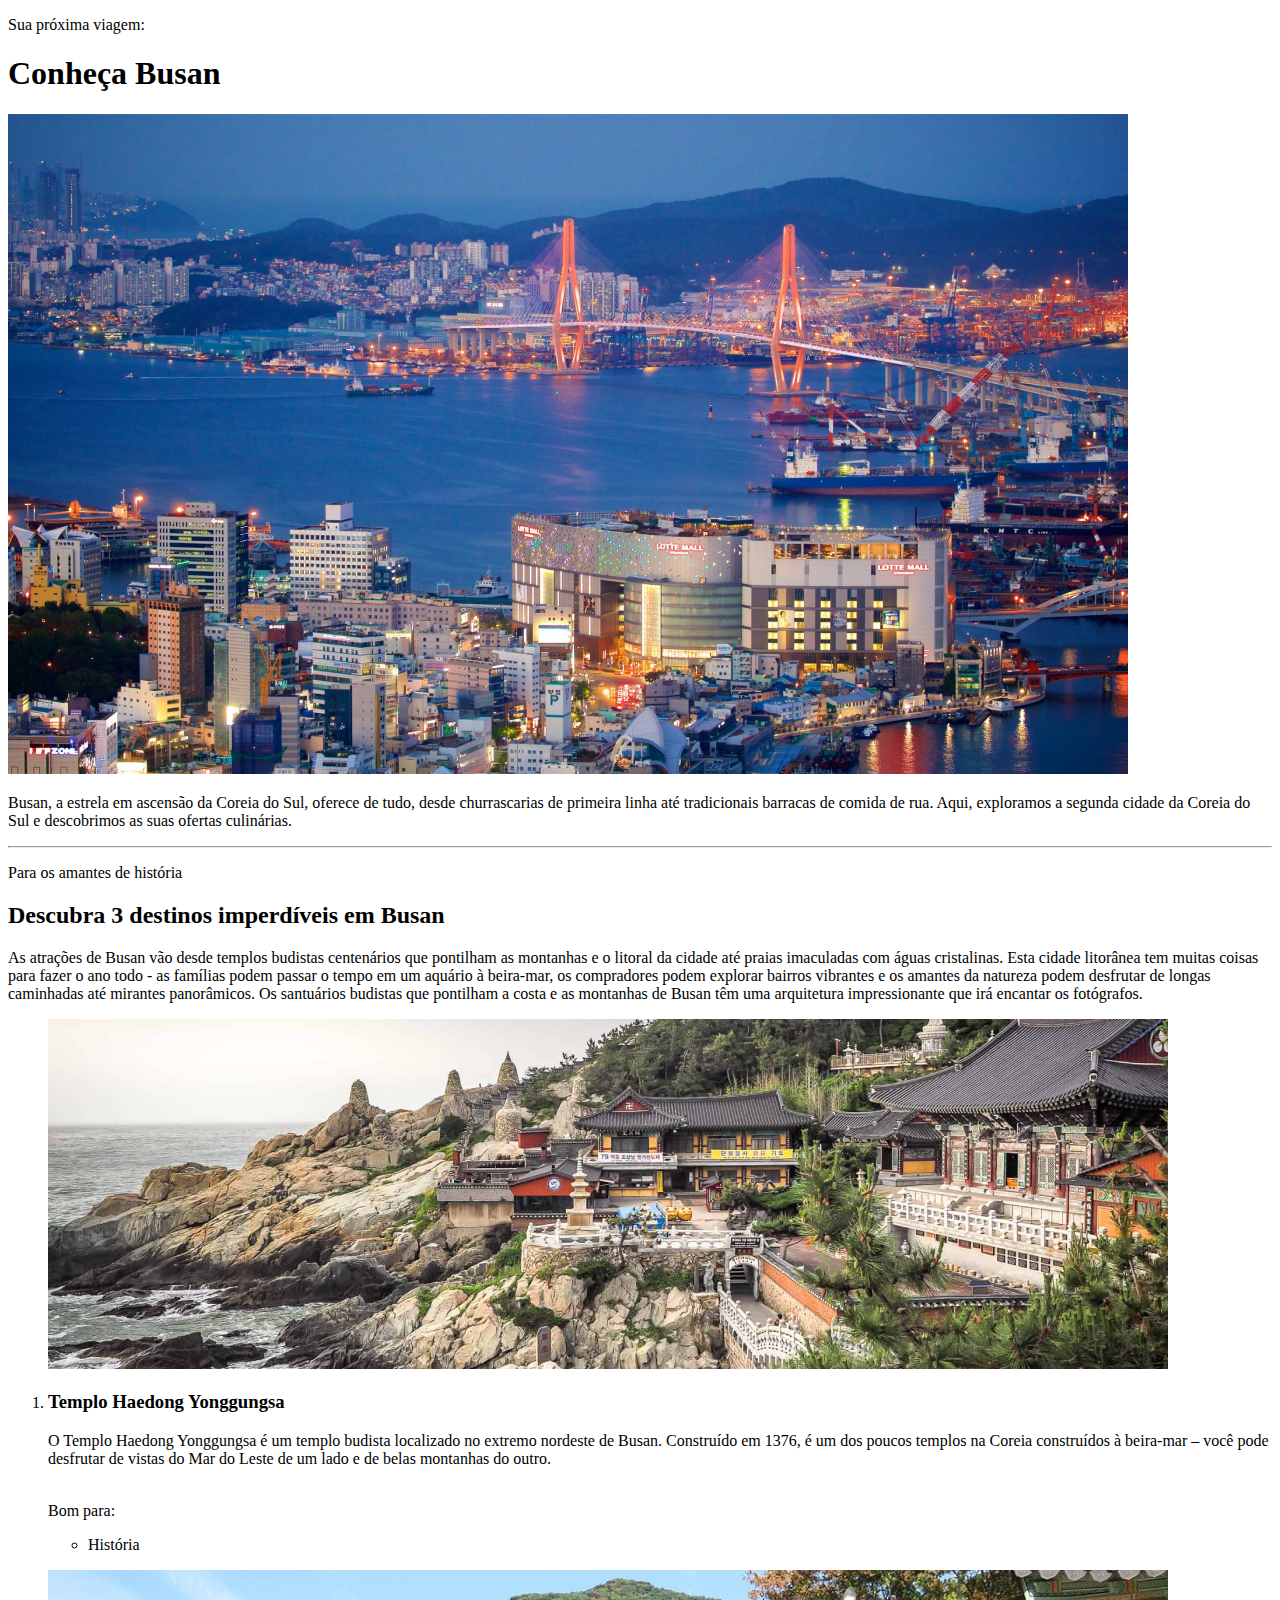
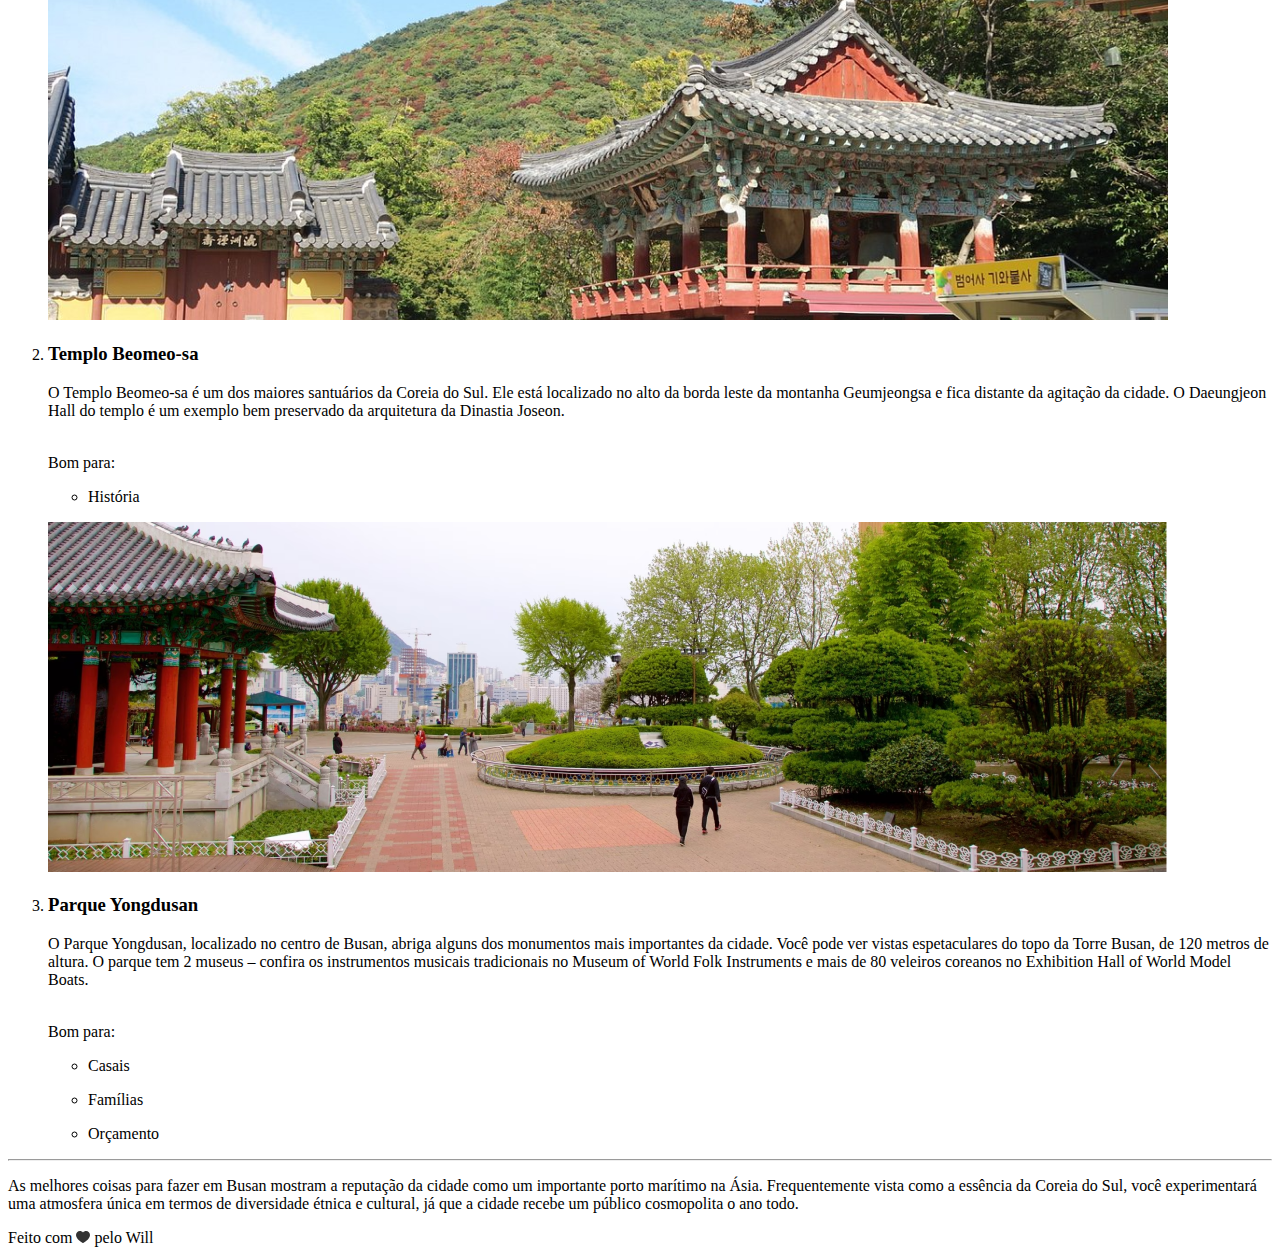
==== index.html @ 4d577511 "alterando local do index" ====
<!DOCTYPE html>
<html lang="pt-br">
<head>
    <link rel="preconnect" href="https://fonts.googleapis.com">
    <link rel="preconnect" href="https://fonts.gstatic.com" crossorigin>

    <meta charset="UTF-8">
    <meta name="viewport" content="width=device-width, initial-scale=1.0">
    <title>Destino Turístico</title>

    <link rel="stylesheet" href="./css/reset.css">
    <link rel="stylesheet" href="./css/style.css">

    <link href="https://fonts.googleapis.com/css2?family=Open+Sans:ital,wght@0,300..800;1,300..800&display=swap" rel="stylesheet">
</head>
<body>
    <div id="Page">
        <main>
            <div>
                <p class="Headline">Sua próxima viagem:</p>
                <h1>Conheça Busan</h1>
                
                <img src="/assets/img/busan.png" alt="Foto de Busan tirada de um drone. Cidade portuária tecnologica e com vários prédios, involta por um mar, com uma ponte ao fundo e mais longe conseguesse ver montanhas.">

                <p id="Descricao">
                    Busan, a estrela em ascensão da Coreia do Sul, oferece de tudo, desde churrascarias de primeira linha até tradicionais barracas de comida de rua. Aqui, exploramos a segunda cidade da Coreia do Sul e descobrimos as suas ofertas culinárias.
                </p>
            </div>

            <hr>

            <section id="Atracoes">
                <p class="Headline">Para os amantes de história</p>
                <h2>Descubra 3 destinos imperdíveis em Busan</h2>
                <p>
                    As atrações de Busan vão desde templos budistas centenários que pontilham as montanhas e o litoral da cidade até praias imaculadas com águas cristalinas. Esta cidade litorânea tem muitas coisas para fazer o ano todo - as famílias podem passar o tempo em um aquário à beira-mar, os compradores podem explorar bairros vibrantes e os amantes da natureza podem desfrutar de longas caminhadas até mirantes panorâmicos.
                    Os santuários budistas que pontilham a costa e as montanhas de Busan têm uma arquitetura impressionante que irá encantar os fotógrafos.
                </p>

                <ol>
                    <div class="PontoTuristico">
                        <img src="/assets/img/TemploHaedongYonggungsa.png" alt="">
                        <li>
                            <h3>Templo Haedong Yonggungsa</h3>
                            <p>
                                O Templo Haedong Yonggungsa é um templo budista localizado no extremo nordeste de Busan. Construído em 1376, é um dos poucos templos na Coreia construídos à beira-mar – você pode desfrutar de vistas do Mar do Leste de um lado e de belas montanhas do outro. 
                                <br><br>

                                <p class="bp">Bom para:</p>
                                <ul>
                                    <li><p class="Historia">História</p></li>
                                </ul>
                            </p>
                        </li>
                    </div>
                    
                    <div class="PontoTuristico">
                        <img src="/assets/img/TemploBeomeo-sa.png" alt="">
                        <li>
                            <h3>Templo Beomeo-sa</h3>
                            <p>
                                O Templo Beomeo-sa é um dos maiores santuários da Coreia do Sul. Ele está localizado no alto da borda leste da montanha Geumjeongsa e fica distante da agitação da cidade. O Daeungjeon Hall do templo é um exemplo bem preservado da arquitetura da Dinastia Joseon.
                                <br><br>

                                <p class="bp">Bom para:</p>
                                <ul>
                                    <li><p class="Historia">História</p></li>
                                </ul>
                            </p>
                        </li>
                    </div>
                    
                    <div class="PontoTuristico">
                        <img src="/assets/img/ParqueYongdusan.png" alt="">
                        <li>
                            <h3>Parque Yongdusan</h3>
                            <p>
                                O Parque Yongdusan, localizado no centro de Busan, abriga alguns dos monumentos mais importantes da cidade. Você pode ver vistas espetaculares do topo da Torre Busan, de 120 metros de altura. O parque tem 2 museus – confira os instrumentos musicais tradicionais no Museum of World Folk Instruments e mais de 80 veleiros coreanos no Exhibition Hall of World Model Boats.
                                <br><br>

                                <p class="bp">Bom para:</p>
                                <ul>
                                    <li><p class="Casais">Casais</p></li>
                                    <li><p class="Familia">Famílias</p></li>
                                    <li><p class="Orcamento">Orçamento</p></li>
                                </ul>
                            </p>
                        </li>
                    </div>
                </ol>

                <hr>

                <p id="finalizacao">
                    As melhores coisas para fazer em Busan mostram a reputação da cidade como um importante porto marítimo na Ásia. Frequentemente vista como a essência da Coreia do Sul, você experimentará uma atmosfera única em termos de diversidade étnica e cultural, já que a cidade recebe um público cosmopolita o ano todo.
                </p>
            </section>
        </main>
    </div>
    <footer>
        Feito com
        <img src="/assets/img/heart.svg" alt="Icone de um coração">
        pelo Will
    </footer>
</body>
</html>
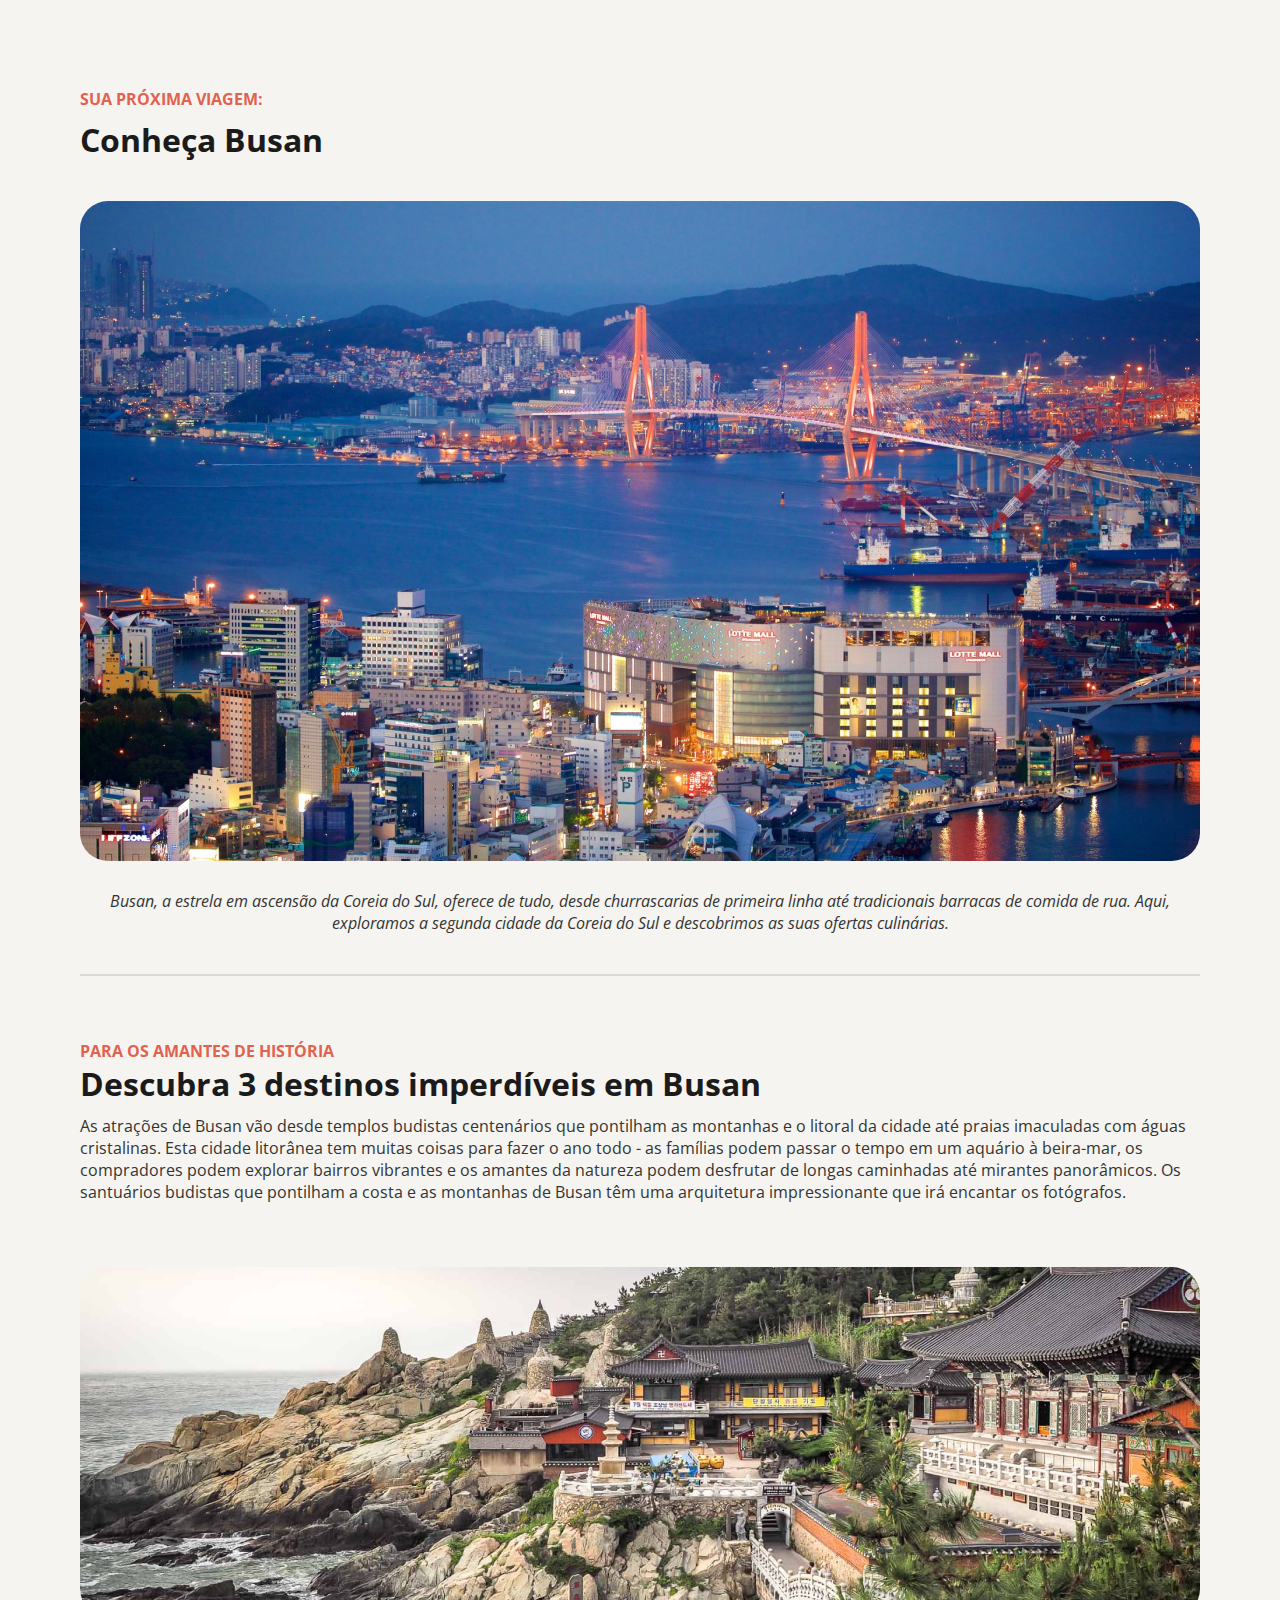
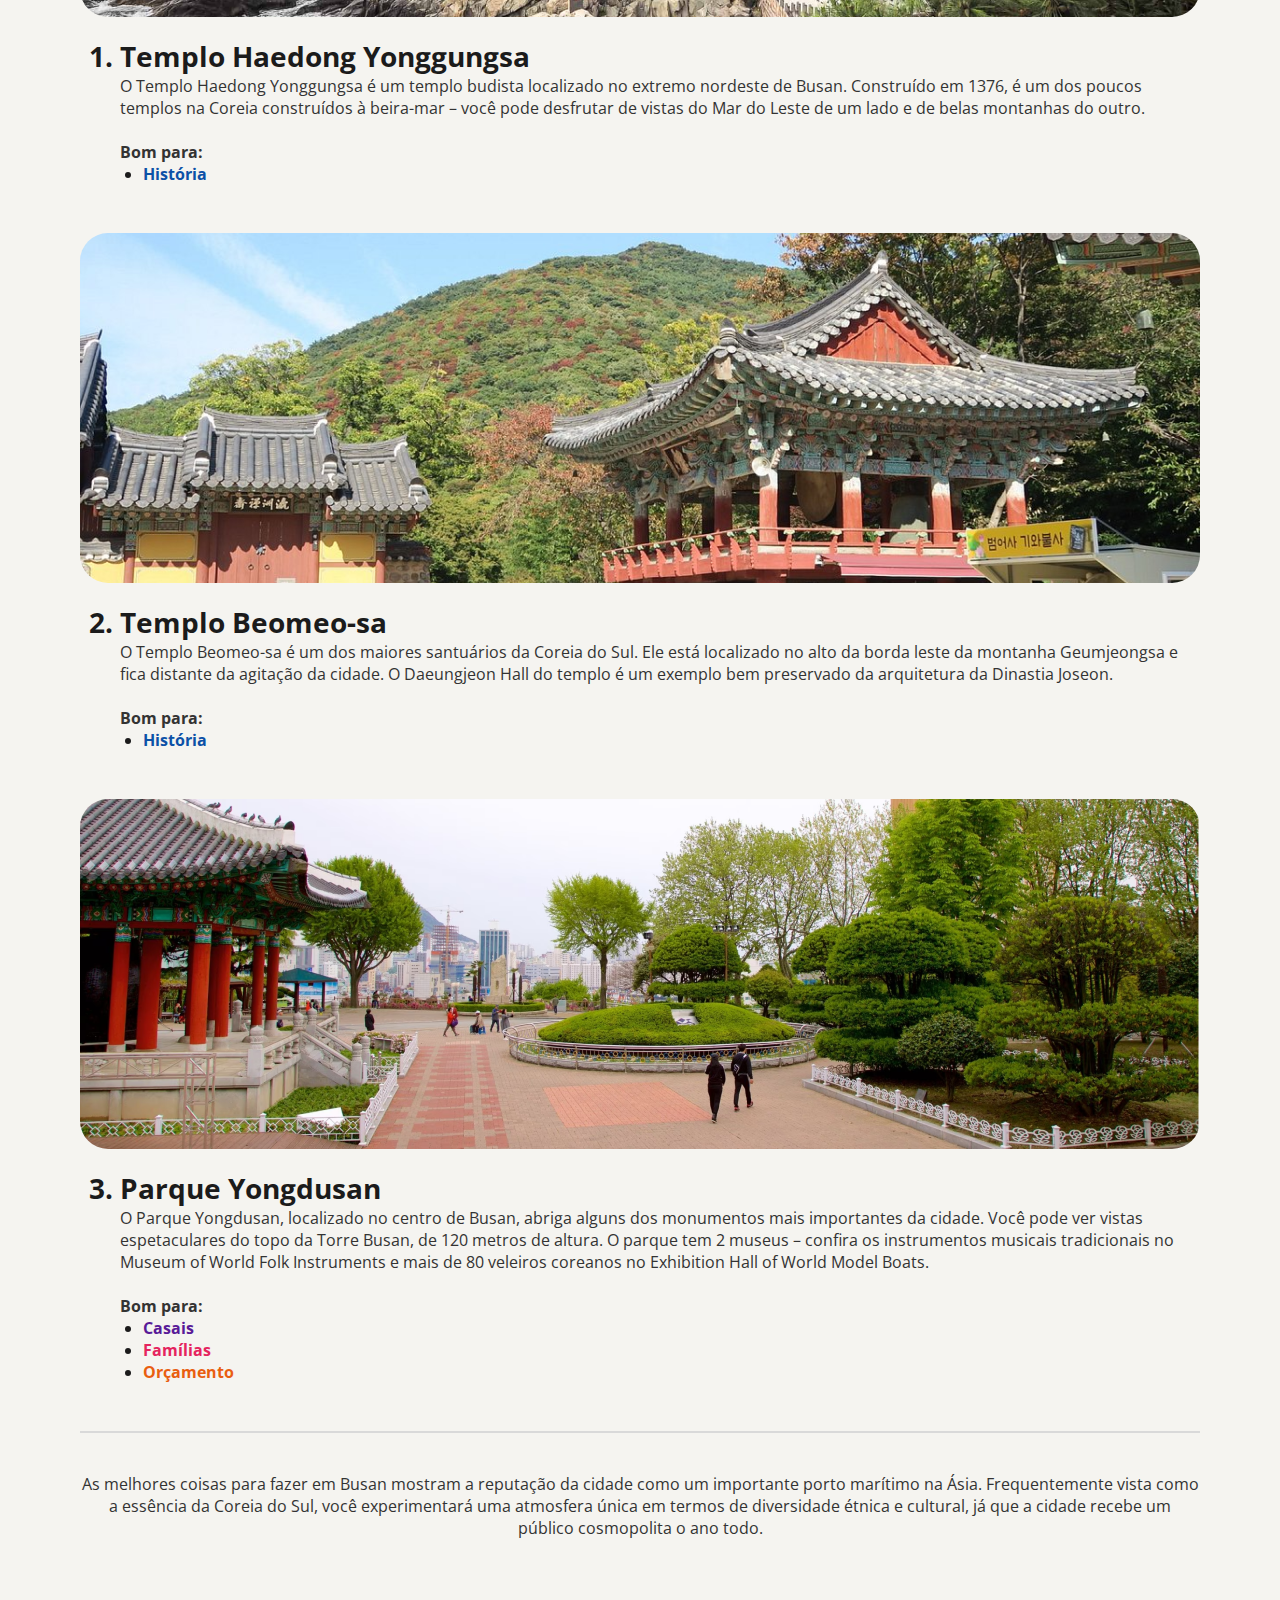
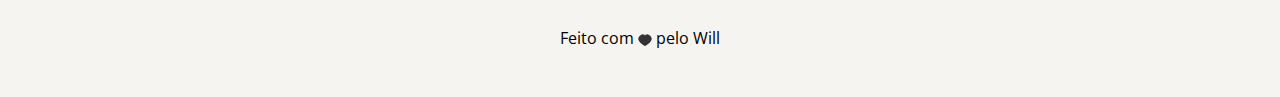
==== commit ebbe1496: "ajustando o root" ====
--- a/index.html
+++ b/index.html
@@ -8,8 +8,8 @@
     <meta name="viewport" content="width=device-width, initial-scale=1.0">
     <title>Destino Turístico</title>
 
-    <link rel="stylesheet" href="./css/reset.css">
-    <link rel="stylesheet" href="./css/style.css">
+    <link rel="stylesheet" href="src/css/reset.css">
+    <link rel="stylesheet" href="src/css/style.css">
 
     <link href="https://fonts.googleapis.com/css2?family=Open+Sans:ital,wght@0,300..800;1,300..800&display=swap" rel="stylesheet">
 </head>
@@ -20,7 +20,7 @@
                 <p class="Headline">Sua próxima viagem:</p>
                 <h1>Conheça Busan</h1>
                 
-                <img src="/assets/img/busan.png" alt="Foto de Busan tirada de um drone. Cidade portuária tecnologica e com vários prédios, involta por um mar, com uma ponte ao fundo e mais longe conseguesse ver montanhas.">
+                <img src="assets/img/busan.png" alt="Foto de Busan tirada de um drone. Cidade portuária tecnologica e com vários prédios, involta por um mar, com uma ponte ao fundo e mais longe conseguesse ver montanhas.">
 
                 <p id="Descricao">
                     Busan, a estrela em ascensão da Coreia do Sul, oferece de tudo, desde churrascarias de primeira linha até tradicionais barracas de comida de rua. Aqui, exploramos a segunda cidade da Coreia do Sul e descobrimos as suas ofertas culinárias.
@@ -39,7 +39,7 @@
 
                 <ol>
                     <div class="PontoTuristico">
-                        <img src="/assets/img/TemploHaedongYonggungsa.png" alt="">
+                        <img src="assets/img/TemploHaedongYonggungsa.png" alt="">
                         <li>
                             <h3>Templo Haedong Yonggungsa</h3>
                             <p>
@@ -55,7 +55,7 @@
                     </div>
                     
                     <div class="PontoTuristico">
-                        <img src="/assets/img/TemploBeomeo-sa.png" alt="">
+                        <img src="assets/img/TemploBeomeo-sa.png" alt="">
                         <li>
                             <h3>Templo Beomeo-sa</h3>
                             <p>
@@ -71,7 +71,7 @@
                     </div>
                     
                     <div class="PontoTuristico">
-                        <img src="/assets/img/ParqueYongdusan.png" alt="">
+                        <img src="assets/img/ParqueYongdusan.png" alt="">
                         <li>
                             <h3>Parque Yongdusan</h3>
                             <p>
@@ -99,7 +99,7 @@
     </div>
     <footer>
         Feito com
-        <img src="/assets/img/heart.svg" alt="Icone de um coração">
+        <img src="assets/img/heart.svg" alt="Icone de um coração">
         pelo Will
     </footer>
 </body>
--- a/src/css/style.css
+++ b/src/css/style.css
@@ -0,0 +1,120 @@
+:root{
+    font-family: "Open Sans", sans-serif;
+}
+
+body{
+    width: 1280;
+    background-color: #F5F4F0;
+}
+
+#Page{
+    width: 1120px;
+
+    text-align: center;
+    margin: 88px auto;
+}
+
+img{
+    border-radius: 28px;
+}
+
+hr{
+    border: 1px solid #D9D9D9;
+}
+
+.Headline, h1, h2, h3, p, ol, ul, li{
+    text-align: left;
+    color: #1B1B1B;
+}
+#Descricao{
+    padding-top: 24px;
+    padding-bottom: 40px;
+
+    text-align: center;
+    font-style: italic;
+    color: #333333;
+}
+.Headline {
+    font-weight: bold;
+    text-align: left;
+    text-transform: uppercase;
+    color: #E1624F;
+}
+h1{
+    font-size: 36;
+    font-weight: bold;
+
+    padding-top: 8px;
+    padding-bottom: 40px;
+}
+h2{
+    font-size: 32px;
+    padding-bottom: 10px;
+}
+h3{
+    font-size: 28px;
+    padding-top: 15px;
+}
+#Atracoes{
+    padding-top: 64px;
+}
+
+h2 + p {
+    padding-bottom: 64px;
+}
+
+ol > div {
+    padding-bottom: 48px;
+}
+
+ol li{
+    font-size: 28px;
+    font-weight: bold;
+
+    margin-left: 40px;
+}
+ul li{
+    list-style-type: disc;
+    font-size: 16px;
+
+    margin-left: 23px;
+}
+p{
+    color: #333333;
+    font-size: 16px;
+    font-weight: normal;
+}
+.bp{
+    font-weight: bold;
+}
+
+.Historia, .Casais, .Familia, .Orcamento{
+    font-weight: bold;
+    font-size: 16px;
+}
+
+.Historia{
+    color: #0C51A7;
+}
+.Casais{
+    color: #591B98;
+}
+.Familia{
+    color: #E5245E;
+}
+.Orcamento{
+    color: #E95E10;
+}
+
+#finalizacao{
+    padding-top: 40px;
+    text-align: center;
+}
+
+footer{
+    text-align: center;
+    padding-bottom: 48px;
+}
+footer img{
+    vertical-align: middle;
+}
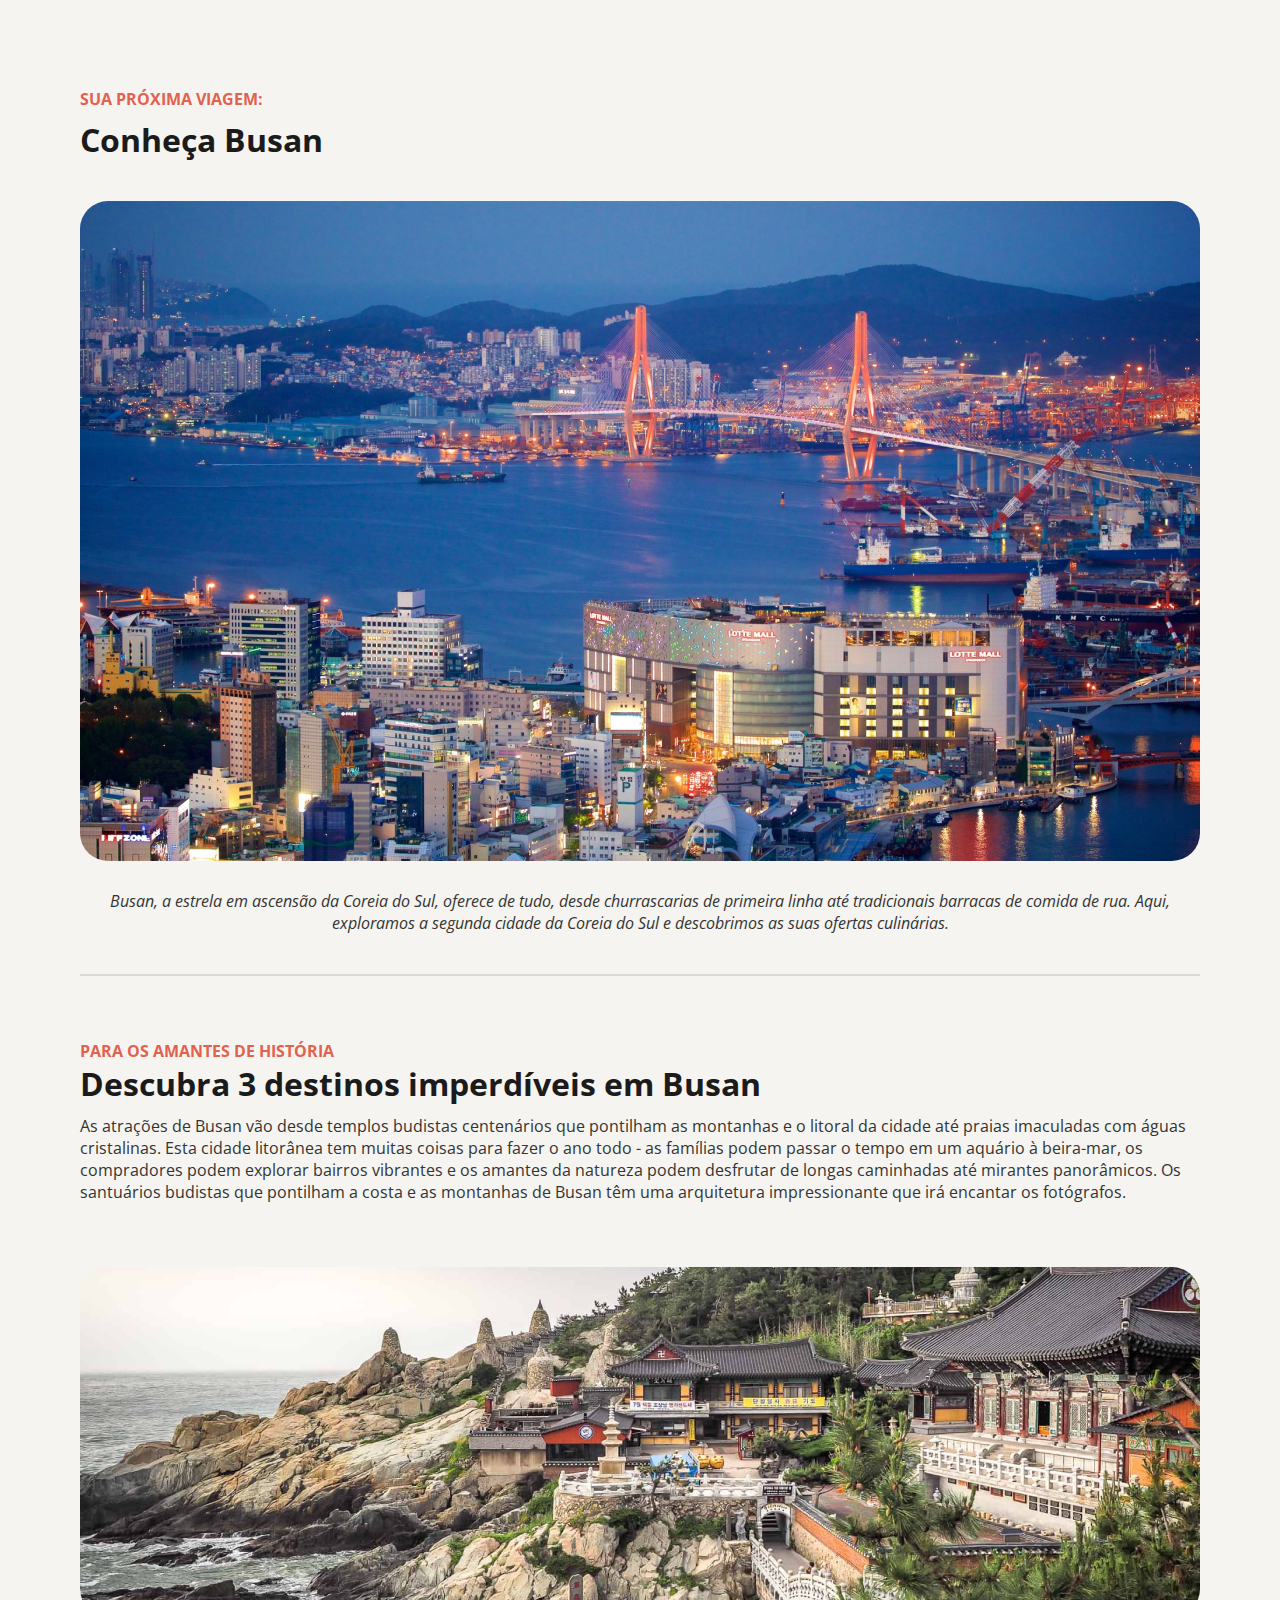
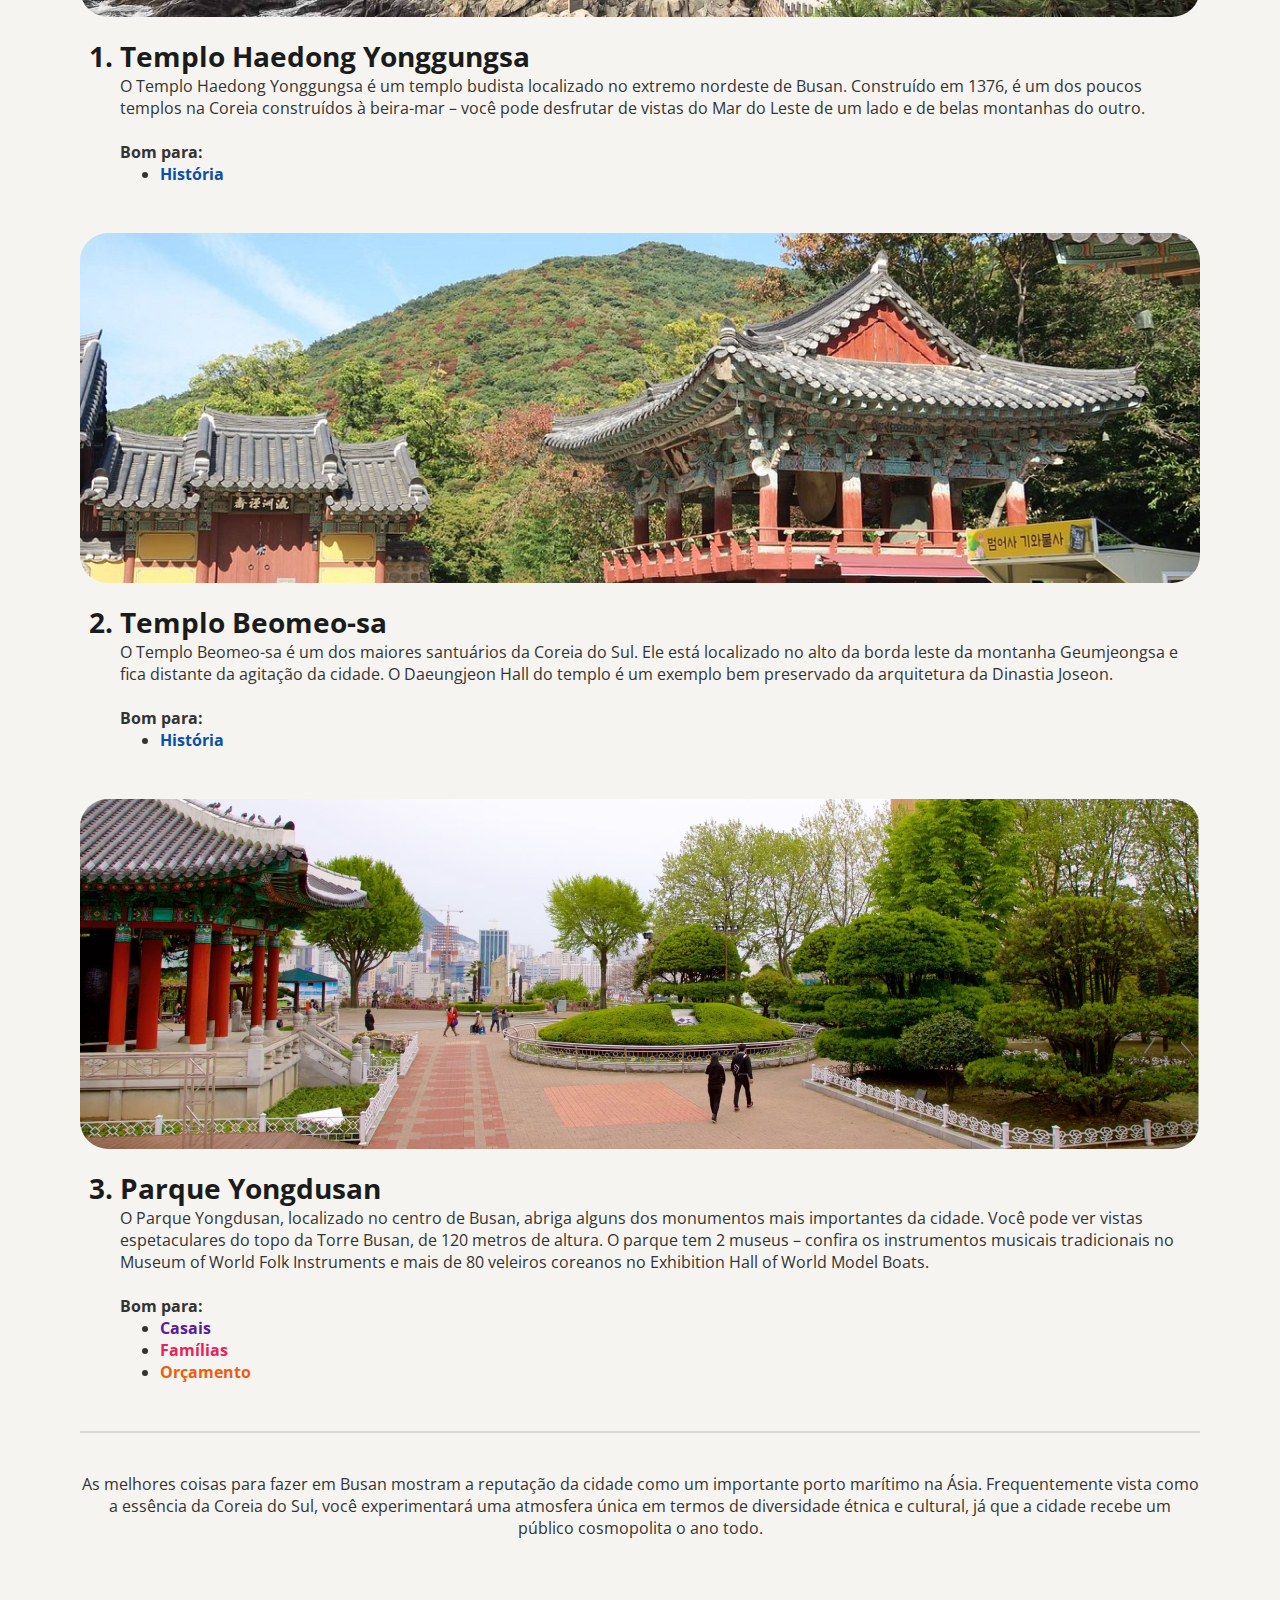
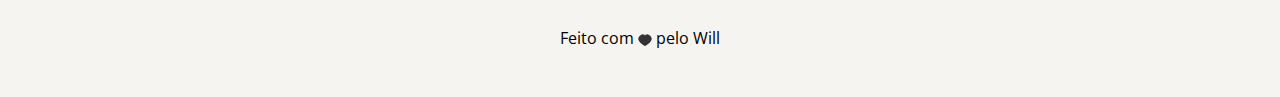
==== commit 1a0c1718: "Style: ajustando o marcador da lista" ====
--- a/index.html
+++ b/index.html
@@ -48,7 +48,7 @@
 
                                 <p class="bp">Bom para:</p>
                                 <ul>
-                                    <li><p class="Historia">História</p></li>
+                                    <li class="Historia">História</li>
                                 </ul>
                             </p>
                         </li>
@@ -64,7 +64,7 @@
 
                                 <p class="bp">Bom para:</p>
                                 <ul>
-                                    <li><p class="Historia">História</p></li>
+                                    <li  class="Historia">História</li>
                                 </ul>
                             </p>
                         </li>
@@ -80,9 +80,9 @@
 
                                 <p class="bp">Bom para:</p>
                                 <ul>
-                                    <li><p class="Casais">Casais</p></li>
-                                    <li><p class="Familia">Famílias</p></li>
-                                    <li><p class="Orcamento">Orçamento</p></li>
+                                    <li class="Casais">Casais</li>
+                                    <li class="Familia">Famílias</li>
+                                    <li class="Orcamento">Orçamento</li>
                                 </ul>
                             </p>
                         </li>
--- a/src/css/style.css
+++ b/src/css/style.css
@@ -75,8 +75,9 @@
 }
 ul li{
     list-style-type: disc;
-    font-size: 16px;
-
+}
+ul li::marker{
+    color: #333333;
     margin-left: 23px;
 }
 p{
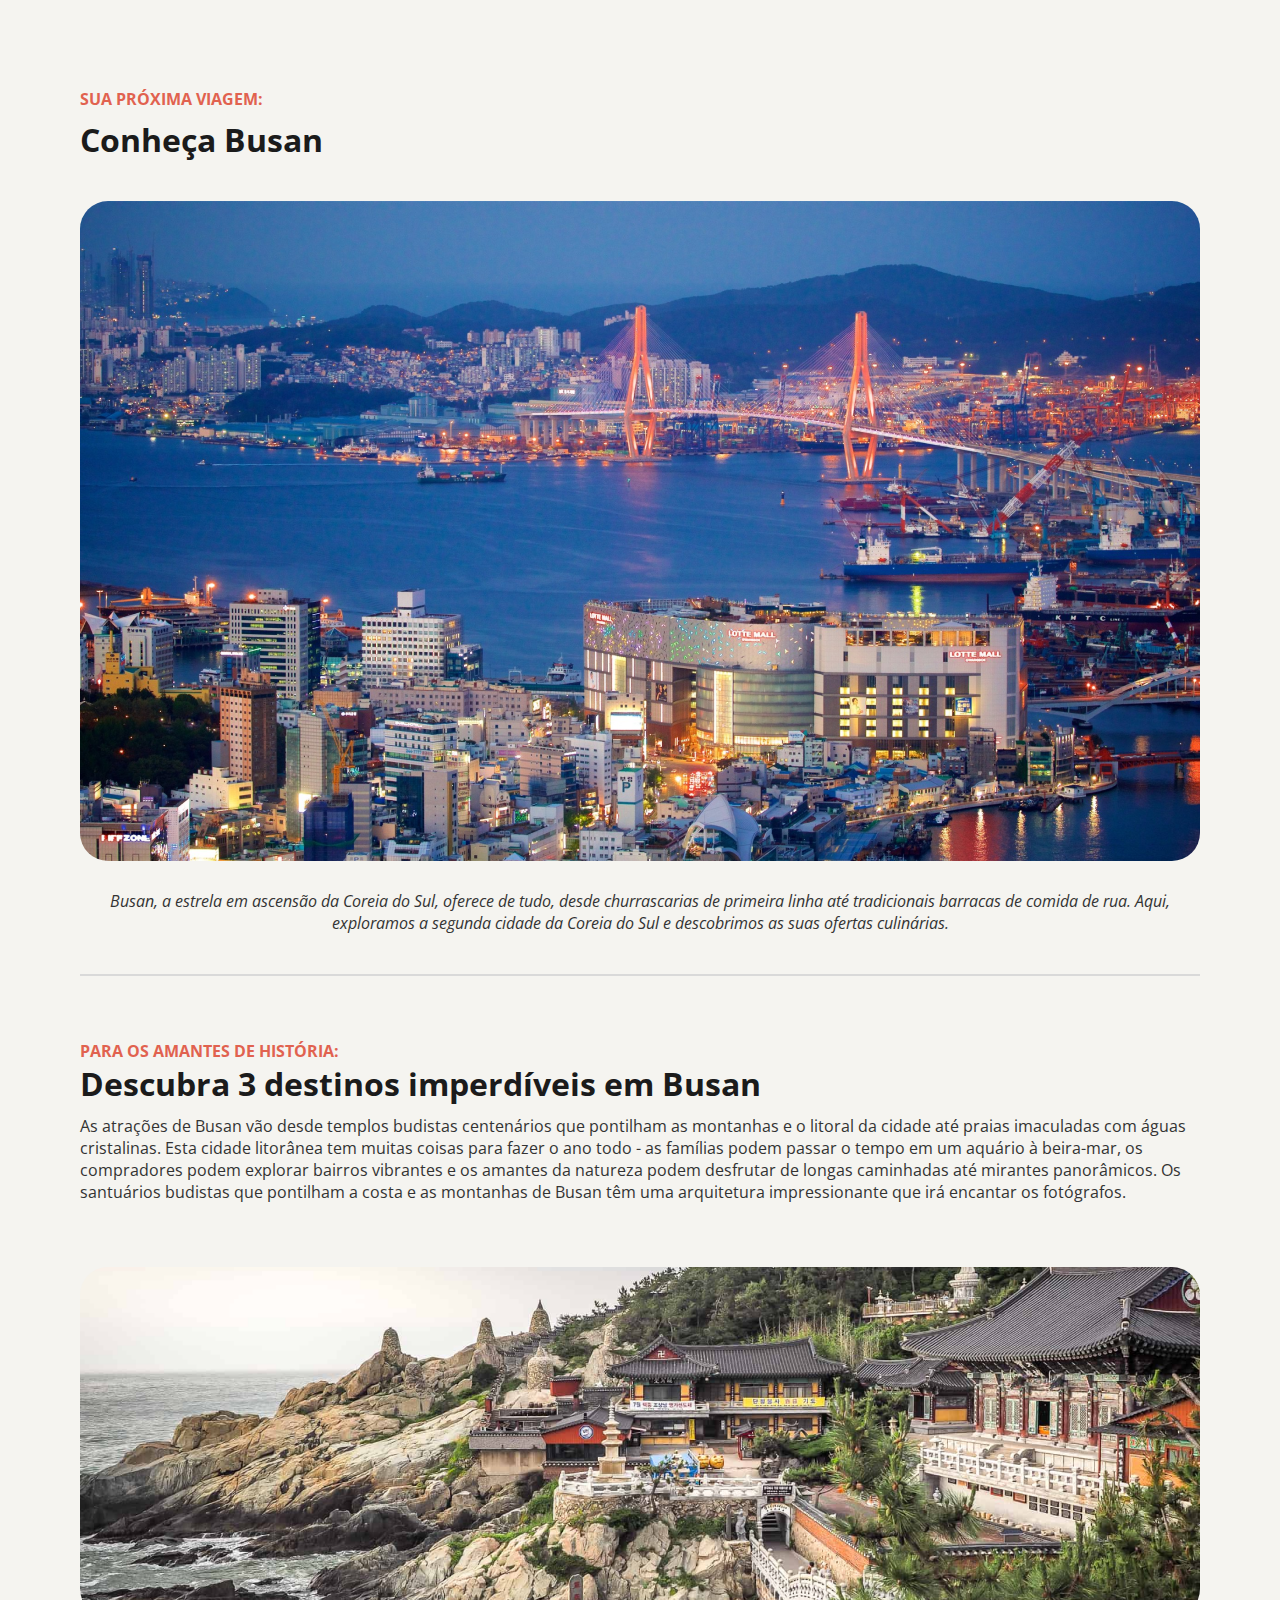
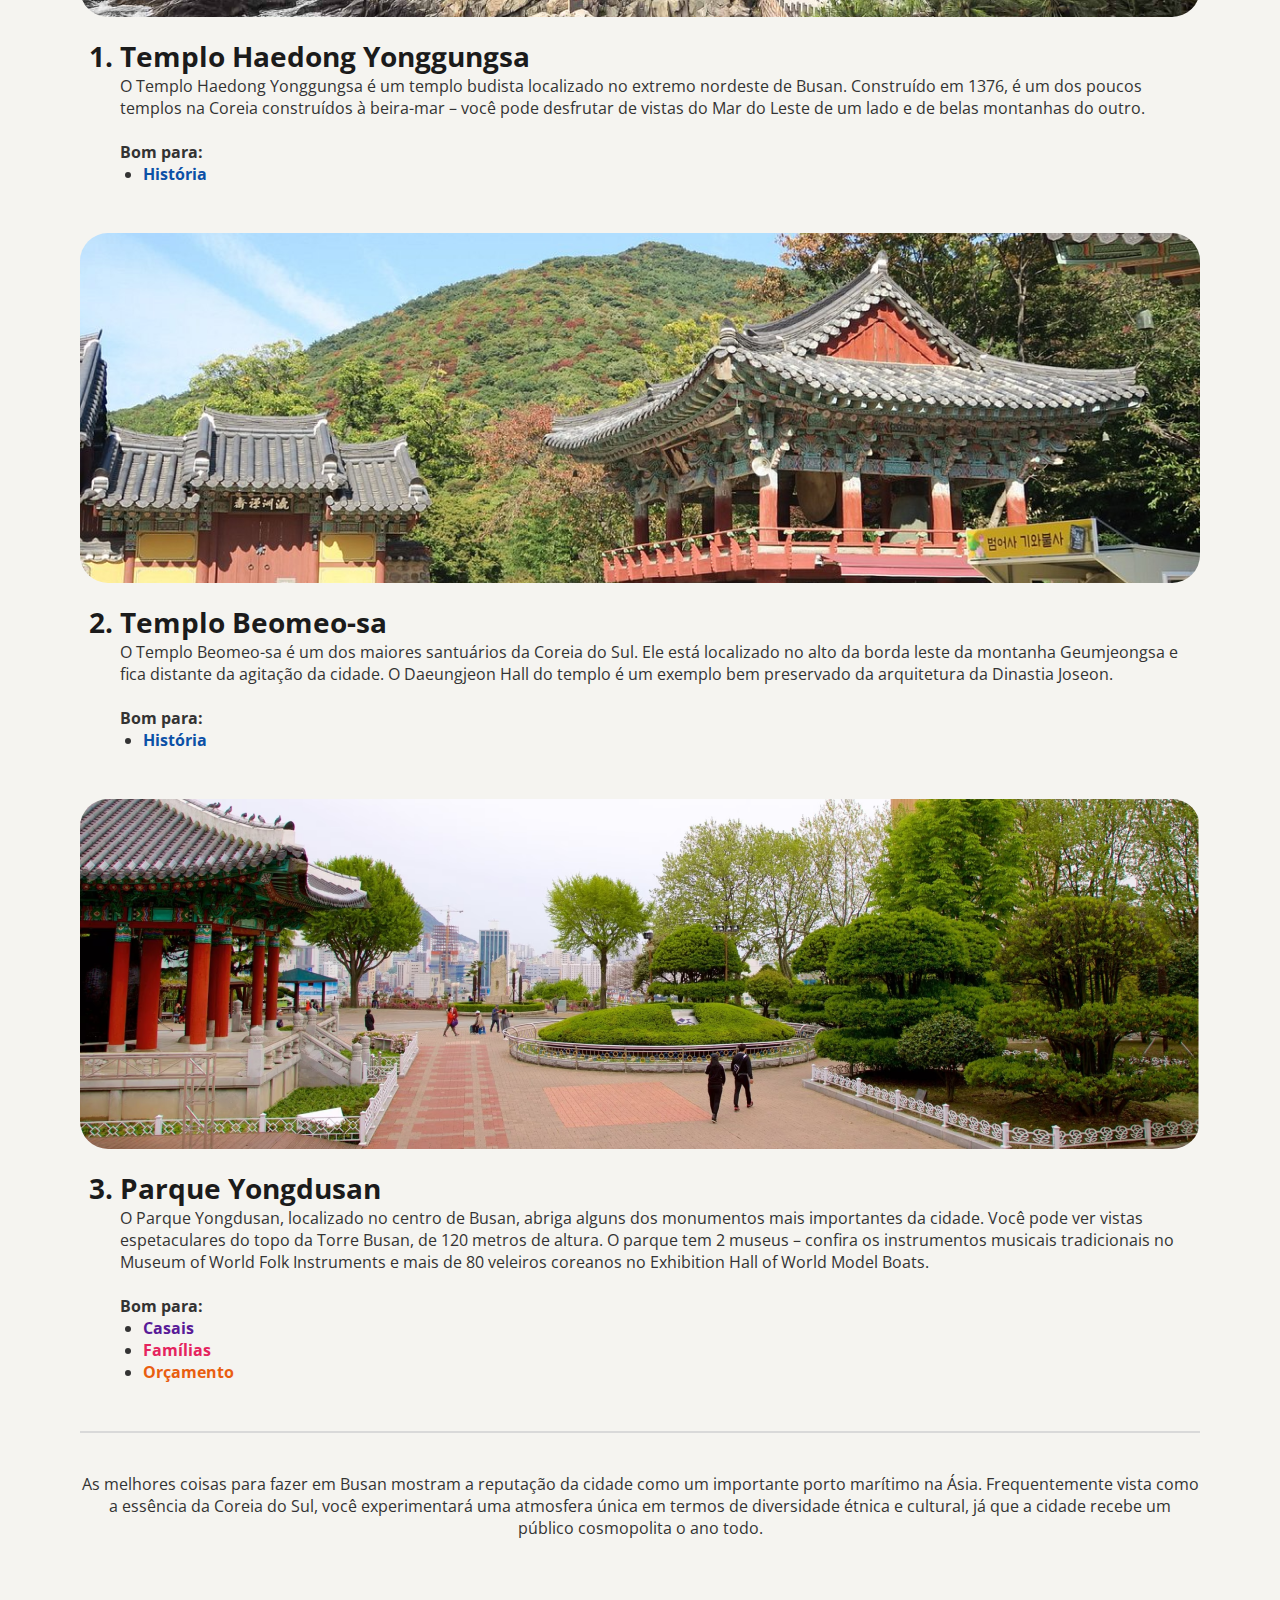
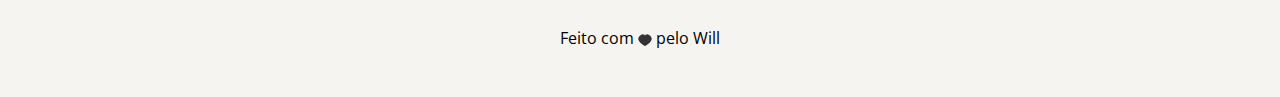
==== commit 796b5ef9: "ajustando texto do headline" ====
--- a/index.html
+++ b/index.html
@@ -30,7 +30,7 @@
             <hr>
 
             <section id="Atracoes">
-                <p class="Headline">Para os amantes de história</p>
+                <p class="Headline">Para os amantes de história:</p>
                 <h2>Descubra 3 destinos imperdíveis em Busan</h2>
                 <p>
                     As atrações de Busan vão desde templos budistas centenários que pontilham as montanhas e o litoral da cidade até praias imaculadas com águas cristalinas. Esta cidade litorânea tem muitas coisas para fazer o ano todo - as famílias podem passar o tempo em um aquário à beira-mar, os compradores podem explorar bairros vibrantes e os amantes da natureza podem desfrutar de longas caminhadas até mirantes panorâmicos.
--- a/src/css/style.css
+++ b/src/css/style.css
@@ -75,10 +75,10 @@
 }
 ul li{
     list-style-type: disc;
+    margin-left: 23px;
 }
 ul li::marker{
     color: #333333;
-    margin-left: 23px;
 }
 p{
     color: #333333;
